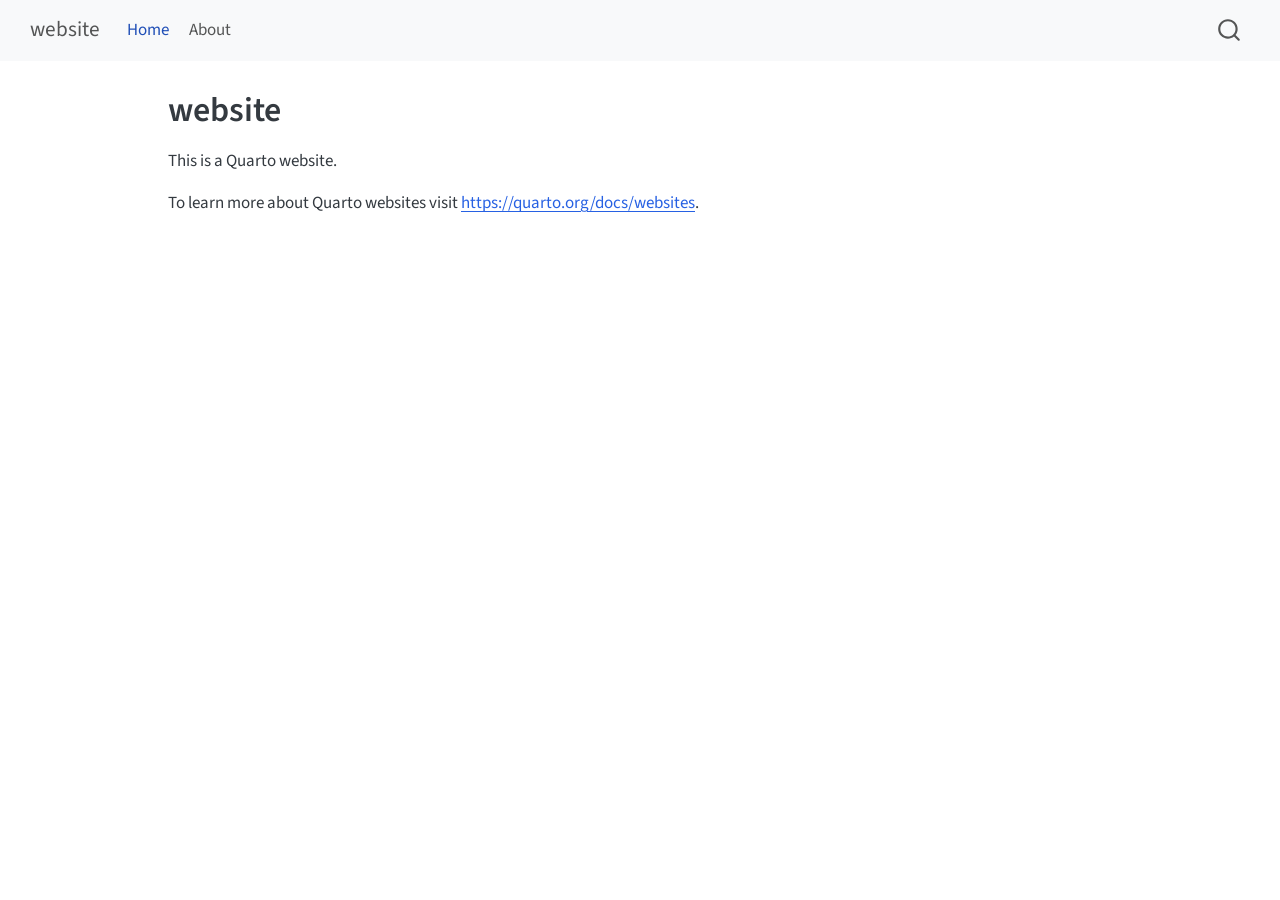
==== index.html @ 403530a1 "Built site for gh-pages" ====
<!DOCTYPE html>
<html xmlns="http://www.w3.org/1999/xhtml" lang="en" xml:lang="en"><head>

<meta charset="utf-8">
<meta name="generator" content="quarto-1.10.18">

<meta name="viewport" content="width=device-width, initial-scale=1.0, user-scalable=yes">


<title>website</title>
<style>
/* Default styles provided by pandoc.
** See https://pandoc.org/MANUAL.html#variables-for-html for config info.
*/
span.smallcaps{font-variant: small-caps;}
div.columns{display: flex; gap: 1.5em;}
div.column{flex: auto;}
@media screen {
div.columns{gap: min(4vw, 1.5em);}
div.column{overflow-x: auto;}
}
div.hanging-indent{margin-left: 1.5em; text-indent: -1.5em;}
ul.task-list{list-style: none;}
ul.task-list li input[type="checkbox"] {
  width: 0.8em;
  margin: 0 0.8em 0.2em -1em; /* quarto-specific, see https://github.com/quarto-dev/quarto-cli/issues/4556 */ 
  vertical-align: middle;
}
</style>


<script src="site_libs/quarto-nav/quarto-nav.js"></script>
<script src="site_libs/quarto-nav/headroom.min.js"></script>
<script src="site_libs/clipboard/clipboard.min.js"></script>
<script src="site_libs/quarto-search/autocomplete.umd.js"></script>
<script src="site_libs/quarto-search/fuse.min.js"></script>
<script src="site_libs/quarto-search/quarto-search.js"></script>
<meta name="quarto:offset" content="./">
<script src="site_libs/quarto-html/quarto.js" type="module"></script>
<script src="site_libs/quarto-html/tabsets/tabsets.js" type="module"></script>
<script src="site_libs/quarto-html/popper.min.js"></script>
<script src="site_libs/quarto-html/tippy.umd.min.js"></script>
<script src="site_libs/quarto-html/anchor.min.js"></script>
<link href="site_libs/quarto-html/tippy.css" rel="stylesheet">
<link href="site_libs/quarto-html/quarto-syntax-highlighting-64a204ab8560d761af7679ceaba22944.css" rel="stylesheet" id="quarto-text-highlighting-styles">
<script src="site_libs/bootstrap/bootstrap.min.js"></script>
<link href="site_libs/bootstrap/bootstrap-icons.css" rel="stylesheet">
<link href="site_libs/bootstrap/bootstrap-b43f4ef783afb6a1a717a8c2b7e02d10.min.css" rel="stylesheet" append-hash="true" id="quarto-bootstrap" data-mode="light">
<script id="quarto-search-options" type="application/json">{
  "location": "navbar",
  "copy-button": false,
  "collapse-after": 3,
  "panel-placement": "end",
  "type": "overlay",
  "limit": 50,
  "keyboard-shortcut": [
    "f",
    "/",
    "s"
  ],
  "show-item-context": false,
  "language": {
    "search-no-results-text": "No results",
    "search-matching-documents-text": "matching documents",
    "search-copy-link-title": "Copy link to search",
    "search-hide-matches-text": "Hide additional matches",
    "search-more-match-text": "more match in this document",
    "search-more-matches-text": "more matches in this document",
    "search-clear-button-title": "Clear",
    "search-text-placeholder": "",
    "search-detached-cancel-button-title": "Cancel",
    "search-submit-button-title": "Submit",
    "search-label": "Search"
  }
}</script>


<link rel="stylesheet" href="styles.css">
</head>

<body class="nav-fixed quarto-light">

<div id="quarto-search-results"></div>
  <header id="quarto-header" class="headroom fixed-top">
    <nav class="navbar navbar-expand-lg " data-bs-theme="dark">
      <div class="navbar-container container-fluid">
      <div class="navbar-brand-container mx-auto">
    <a class="navbar-brand" href="./index.html">
    <span class="navbar-title">website</span>
    </a>
  </div>
            <div id="quarto-search" class="" title="Search"></div>
          <button class="navbar-toggler" type="button" data-bs-toggle="collapse" data-bs-target="#navbarCollapse" aria-controls="navbarCollapse" role="menu" aria-expanded="false" aria-label="Toggle navigation" onclick="if (window.quartoToggleHeadroom) { window.quartoToggleHeadroom(); }">
  <span class="navbar-toggler-icon"></span>
</button>
          <div class="collapse navbar-collapse" id="navbarCollapse">
            <ul class="navbar-nav navbar-nav-scroll me-auto">
  <li class="nav-item">
    <a class="nav-link active" href="./index.html" aria-current="page"> 
<span class="menu-text">Home</span></a>
  </li>  
  <li class="nav-item">
    <a class="nav-link" href="./about.html"> 
<span class="menu-text">About</span></a>
  </li>  
</ul>
          </div> <!-- /navcollapse -->
            <div class="quarto-navbar-tools">
</div>
      </div> <!-- /container-fluid -->
    </nav>
</header>
<!-- content -->
<div id="quarto-content" class="quarto-container page-columns page-rows-contents page-layout-article page-navbar">
<!-- sidebar -->
<!-- margin-sidebar -->
    <div id="quarto-margin-sidebar" class="sidebar margin-sidebar zindex-bottom">
        
    </div>
<!-- main -->
<main class="content" id="quarto-document-content">

<header id="title-block-header" class="quarto-title-block default">
<div class="quarto-title">
<h1 class="title">website</h1>
</div>



<div class="quarto-title-meta">

    
  
    
  </div>
  


</header>


<p>This is a Quarto website.</p>
<p>To learn more about Quarto websites visit <a href="https://quarto.org/docs/websites" class="uri">https://quarto.org/docs/websites</a>.</p>



</main> <!-- /main -->
<script id="quarto-html-after-body" type="application/javascript">
  window.document.addEventListener("DOMContentLoaded", function (event) {
    const icon = "";
    const anchorJS = new window.AnchorJS();
    anchorJS.options = {
      placement: 'right',
      icon: icon
    };
    anchorJS.add('.anchored');
    const isCodeAnnotation = (el) => {
      for (const clz of el.classList) {
        if (clz.startsWith('code-annotation-')) {                     
          return true;
        }
      }
      return false;
    }
    const onCopySuccess = function(e) {
      // button target
      const button = e.trigger;
      // don't keep focus
      button.blur();
      // flash "checked"
      button.classList.add('code-copy-button-checked');
      var currentTitle = button.getAttribute("title");
      button.setAttribute("title", "Copied!");
      let tooltip;
      if (window.bootstrap) {
        button.setAttribute("data-bs-toggle", "tooltip");
        button.setAttribute("data-bs-placement", "left");
        button.setAttribute("data-bs-title", "Copied!");
        tooltip = new bootstrap.Tooltip(button, 
          { trigger: "manual", 
            customClass: "code-copy-button-tooltip",
            offset: [0, -8]});
        tooltip.show();    
      }
      setTimeout(function() {
        if (tooltip) {
          tooltip.hide();
          button.removeAttribute("data-bs-title");
          button.removeAttribute("data-bs-toggle");
          button.removeAttribute("data-bs-placement");
        }
        button.setAttribute("title", currentTitle);
        button.classList.remove('code-copy-button-checked');
      }, 1000);
      // clear code selection
      e.clearSelection();
    }
    const getTextToCopy = function(trigger) {
      const outerScaffold = trigger.parentElement.cloneNode(true);
      const codeEl = outerScaffold.querySelector('code');
      for (const childEl of codeEl.children) {
        if (isCodeAnnotation(childEl)) {
          childEl.remove();
        }
      }
      return codeEl.innerText;
    }
    const clipboard = new window.ClipboardJS('.code-copy-button:not([data-in-quarto-modal])', {
      text: getTextToCopy
    });
    clipboard.on('success', onCopySuccess);
    if (window.document.getElementById('quarto-embedded-source-code-modal')) {
      const clipboardModal = new window.ClipboardJS('.code-copy-button[data-in-quarto-modal]', {
        text: getTextToCopy,
        container: window.document.getElementById('quarto-embedded-source-code-modal')
      });
      clipboardModal.on('success', onCopySuccess);
    }
      var localhostRegex = new RegExp(/^(?:http|https):\/\/localhost\:?[0-9]*\//);
      var mailtoRegex = new RegExp(/^mailto:/);
        var filterRegex = new RegExp('/' + window.location.host + '/');
      var isInternal = (href) => {
          return filterRegex.test(href) || localhostRegex.test(href) || mailtoRegex.test(href);
      }
      // Inspect non-navigation links and adorn them if external
     var links = window.document.querySelectorAll('a[href]:not(.nav-link):not(.navbar-brand):not(.toc-action):not(.sidebar-link):not(.sidebar-item-toggle):not(.pagination-link):not(.no-external):not([aria-hidden]):not(.dropdown-item):not(.quarto-navigation-tool):not(.about-link)');
      for (var i=0; i<links.length; i++) {
        const link = links[i];
        if (!isInternal(link.href)) {
          // undo the damage that might have been done by quarto-nav.js in the case of
          // links that we want to consider external
          if (link.dataset.originalHref !== undefined) {
            link.href = link.dataset.originalHref;
          }
        }
      }
    function tippyHover(el, contentFn, onTriggerFn, onUntriggerFn) {
      const config = {
        allowHTML: true,
        maxWidth: 500,
        delay: 100,
        arrow: false,
        appendTo: function(el) {
            return el.parentElement;
        },
        interactive: true,
        interactiveBorder: 10,
        theme: 'quarto',
        placement: 'bottom-start',
      };
      if (contentFn) {
        config.content = contentFn;
      }
      if (onTriggerFn) {
        config.onTrigger = onTriggerFn;
      }
      if (onUntriggerFn) {
        config.onUntrigger = onUntriggerFn;
      }
      window.tippy(el, config); 
    }
    const noterefs = window.document.querySelectorAll('a[role="doc-noteref"]');
    for (var i=0; i<noterefs.length; i++) {
      const ref = noterefs[i];
      tippyHover(ref, function() {
        // use id or data attribute instead here
        let href = ref.getAttribute('data-footnote-href') || ref.getAttribute('href');
        try { href = new URL(href).hash; } catch {}
        const id = href.replace(/^#\/?/, "");
        const note = window.document.getElementById(id);
        if (note) {
          return note.innerHTML;
        } else {
          return "";
        }
      });
    }
    const xrefs = window.document.querySelectorAll('a.quarto-xref');
    const processXRef = (id, note) => {
      // Strip column container classes
      const stripColumnClz = (el) => {
        el.classList.remove("page-full", "page-columns");
        if (el.children) {
          for (const child of el.children) {
            stripColumnClz(child);
          }
        }
      }
      stripColumnClz(note)
      if (id === null || id.startsWith('sec-')) {
        // Special case sections, only their first couple elements
        const container = document.createElement("div");
        if (note.children && note.children.length > 2) {
          container.appendChild(note.children[0].cloneNode(true));
          for (let i = 1; i < note.children.length; i++) {
            const child = note.children[i];
            if (child.tagName === "P" && child.innerText === "") {
              continue;
            } else {
              container.appendChild(child.cloneNode(true));
              break;
            }
          }
          if (window.Quarto?.typesetMath) {
            window.Quarto.typesetMath(container);
          }
          return container.innerHTML
        } else {
          if (window.Quarto?.typesetMath) {
            window.Quarto.typesetMath(note);
          }
          return note.innerHTML;
        }
      } else {
        // Remove any anchor links if they are present
        const anchorLink = note.querySelector('a.anchorjs-link');
        if (anchorLink) {
          anchorLink.remove();
        }
        if (window.Quarto?.typesetMath) {
          window.Quarto.typesetMath(note);
        }
        if (note.classList.contains("callout")) {
          return note.outerHTML;
        } else {
          return note.innerHTML;
        }
      }
    }
    for (var i=0; i<xrefs.length; i++) {
      const xref = xrefs[i];
      tippyHover(xref, undefined, function(instance) {
        instance.disable();
        let url = xref.getAttribute('href');
        let hash = undefined; 
        if (url.startsWith('#')) {
          hash = url;
        } else {
          try { hash = new URL(url).hash; } catch {}
        }
        if (hash) {
          const id = hash.replace(/^#\/?/, "");
          const note = window.document.getElementById(id);
          if (note !== null) {
            try {
              const html = processXRef(id, note.cloneNode(true));
              instance.setContent(html);
            } finally {
              instance.enable();
              instance.show();
            }
          } else {
            // See if we can fetch this
            fetch(url.split('#')[0])
            .then(res => res.text())
            .then(html => {
              const parser = new DOMParser();
              const htmlDoc = parser.parseFromString(html, "text/html");
              const note = htmlDoc.getElementById(id);
              if (note !== null) {
                const html = processXRef(id, note);
                instance.setContent(html);
              } 
            }).finally(() => {
              instance.enable();
              instance.show();
            });
          }
        } else {
          // See if we can fetch a full url (with no hash to target)
          // This is a special case and we should probably do some content thinning / targeting
          fetch(url)
          .then(res => res.text())
          .then(html => {
            const parser = new DOMParser();
            const htmlDoc = parser.parseFromString(html, "text/html");
            const note = htmlDoc.querySelector('main.content');
            if (note !== null) {
              // This should only happen for chapter cross references
              // (since there is no id in the URL)
              // remove the first header
              if (note.children.length > 0 && note.children[0].tagName === "HEADER") {
                note.children[0].remove();
              }
              const html = processXRef(null, note);
              instance.setContent(html);
            } 
          }).finally(() => {
            instance.enable();
            instance.show();
          });
        }
      }, function(instance) {
      });
    }
        let selectedAnnoteEl;
        const selectorForAnnotation = ( cell, annotation) => {
          let cellAttr = 'data-code-cell="' + cell + '"';
          let lineAttr = 'data-code-annotation="' +  annotation + '"';
          const selector = 'span[' + cellAttr + '][' + lineAttr + ']';
          return selector;
        }
        const selectCodeLines = (annoteEl) => {
          const doc = window.document;
          const targetCell = annoteEl.getAttribute("data-target-cell");
          const targetAnnotation = annoteEl.getAttribute("data-target-annotation");
          const annoteSpan = window.document.querySelector(selectorForAnnotation(targetCell, targetAnnotation));
          const lines = annoteSpan.getAttribute("data-code-lines").split(",");
          const lineIds = lines.map((line) => {
            return targetCell + "-" + line;
          })
          let top = null;
          let height = null;
          let parent = null;
          if (lineIds.length > 0) {
              //compute the position of the single el (top and bottom and make a div)
              const el = window.document.getElementById(lineIds[0]);
              top = el.offsetTop;
              height = el.offsetHeight;
              parent = el.parentElement.parentElement;
            if (lineIds.length > 1) {
              const lastEl = window.document.getElementById(lineIds[lineIds.length - 1]);
              const bottom = lastEl.offsetTop + lastEl.offsetHeight;
              height = bottom - top;
            }
            if (top !== null && height !== null && parent !== null) {
              // cook up a div (if necessary) and position it 
              let div = window.document.getElementById("code-annotation-line-highlight");
              if (div === null) {
                div = window.document.createElement("div");
                div.setAttribute("id", "code-annotation-line-highlight");
                div.style.position = 'absolute';
                parent.appendChild(div);
              }
              div.style.top = top - 2 + "px";
              div.style.height = height + 4 + "px";
              div.style.left = 0;
              let gutterDiv = window.document.getElementById("code-annotation-line-highlight-gutter");
              if (gutterDiv === null) {
                gutterDiv = window.document.createElement("div");
                gutterDiv.setAttribute("id", "code-annotation-line-highlight-gutter");
                gutterDiv.style.position = 'absolute';
                const codeCell = window.document.getElementById(targetCell);
                const gutter = codeCell.querySelector('.code-annotation-gutter');
                gutter.appendChild(gutterDiv);
              }
              gutterDiv.style.top = top - 2 + "px";
              gutterDiv.style.height = height + 4 + "px";
            }
            selectedAnnoteEl = annoteEl;
          }
        };
        const unselectCodeLines = () => {
          const elementsIds = ["code-annotation-line-highlight", "code-annotation-line-highlight-gutter"];
          elementsIds.forEach((elId) => {
            const div = window.document.getElementById(elId);
            if (div) {
              div.remove();
            }
          });
          selectedAnnoteEl = undefined;
        };
          // Handle positioning of the toggle
      window.addEventListener(
        "resize",
        throttle(() => {
          elRect = undefined;
          if (selectedAnnoteEl) {
            selectCodeLines(selectedAnnoteEl);
          }
        }, 10)
      );
      function throttle(fn, ms) {
      let throttle = false;
      let timer;
        return (...args) => {
          if(!throttle) { // first call gets through
              fn.apply(this, args);
              throttle = true;
          } else { // all the others get throttled
              if(timer) clearTimeout(timer); // cancel #2
              timer = setTimeout(() => {
                fn.apply(this, args);
                timer = throttle = false;
              }, ms);
          }
        };
      }
        // Attach click handler to the DT
        const annoteDls = window.document.querySelectorAll('dt[data-target-cell]');
        for (const annoteDlNode of annoteDls) {
          annoteDlNode.addEventListener('click', (event) => {
            const clickedEl = event.target;
            if (clickedEl !== selectedAnnoteEl) {
              unselectCodeLines();
              const activeEl = window.document.querySelector('dt[data-target-cell].code-annotation-active');
              if (activeEl) {
                activeEl.classList.remove('code-annotation-active');
              }
              selectCodeLines(clickedEl);
              clickedEl.classList.add('code-annotation-active');
            } else {
              // Unselect the line
              unselectCodeLines();
              clickedEl.classList.remove('code-annotation-active');
            }
          });
        }
    const findCites = (el) => {
      const parentEl = el.parentElement;
      if (parentEl) {
        const cites = parentEl.dataset.cites;
        if (cites) {
          return {
            el,
            cites: cites.split(' ')
          };
        } else {
          return findCites(el.parentElement)
        }
      } else {
        return undefined;
      }
    };
    var bibliorefs = window.document.querySelectorAll('a[role="doc-biblioref"]');
    for (var i=0; i<bibliorefs.length; i++) {
      const ref = bibliorefs[i];
      const citeInfo = findCites(ref);
      if (citeInfo) {
        tippyHover(citeInfo.el, function() {
          var popup = window.document.createElement('div');
          citeInfo.cites.forEach(function(cite) {
            var citeDiv = window.document.createElement('div');
            citeDiv.classList.add('hanging-indent');
            citeDiv.classList.add('csl-entry');
            var biblioDiv = window.document.getElementById('ref-' + cite);
            if (biblioDiv) {
              citeDiv.innerHTML = biblioDiv.innerHTML;
            }
            popup.appendChild(citeDiv);
          });
          return popup.innerHTML;
        });
      }
    }
  });
  </script>
</div> <!-- /content -->




</body></html>
---- site_libs/quarto-html/tippy.css ----
.tippy-box[data-animation=fade][data-state=hidden]{opacity:0}[data-tippy-root]{max-width:calc(100vw - 10px)}.tippy-box{position:relative;background-color:#333;color:#fff;border-radius:4px;font-size:14px;line-height:1.4;white-space:normal;outline:0;transition-property:transform,visibility,opacity}.tippy-box[data-placement^=top]>.tippy-arrow{bottom:0}.tippy-box[data-placement^=top]>.tippy-arrow:before{bottom:-7px;left:0;border-width:8px 8px 0;border-top-color:initial;transform-origin:center top}.tippy-box[data-placement^=bottom]>.tippy-arrow{top:0}.tippy-box[data-placement^=bottom]>.tippy-arrow:before{top:-7px;left:0;border-width:0 8px 8px;border-bottom-color:initial;transform-origin:center bottom}.tippy-box[data-placement^=left]>.tippy-arrow{right:0}.tippy-box[data-placement^=left]>.tippy-arrow:before{border-width:8px 0 8px 8px;border-left-color:initial;right:-7px;transform-origin:center left}.tippy-box[data-placement^=right]>.tippy-arrow{left:0}.tippy-box[data-placement^=right]>.tippy-arrow:before{left:-7px;border-width:8px 8px 8px 0;border-right-color:initial;transform-origin:center right}.tippy-box[data-inertia][data-state=visible]{transition-timing-function:cubic-bezier(.54,1.5,.38,1.11)}.tippy-arrow{width:16px;height:16px;color:#333}.tippy-arrow:before{content:"";position:absolute;border-color:transparent;border-style:solid}.tippy-content{position:relative;padding:5px 9px;z-index:1}
---- site_libs/quarto-html/quarto-syntax-highlighting-64a204ab8560d761af7679ceaba22944.css ----
/* quarto syntax highlight colors */
:root {
  --quarto-hl-ot-color: #003B4F;
  --quarto-hl-at-color: #657422;
  --quarto-hl-ss-color: #20794D;
  --quarto-hl-an-color: #5E5E5E;
  --quarto-hl-fu-color: #4758AB;
  --quarto-hl-st-color: #20794D;
  --quarto-hl-cf-color: #003B4F;
  --quarto-hl-op-color: #5E5E5E;
  --quarto-hl-er-color: #AD0000;
  --quarto-hl-bn-color: #AD0000;
  --quarto-hl-al-color: #AD0000;
  --quarto-hl-va-color: #111111;
  --quarto-hl-bu-color: inherit;
  --quarto-hl-ex-color: inherit;
  --quarto-hl-pp-color: #AD0000;
  --quarto-hl-in-color: #5E5E5E;
  --quarto-hl-vs-color: #20794D;
  --quarto-hl-wa-color: #5E5E5E;
  --quarto-hl-do-color: #5E5E5E;
  --quarto-hl-im-color: #00769E;
  --quarto-hl-ch-color: #20794D;
  --quarto-hl-dt-color: #AD0000;
  --quarto-hl-fl-color: #AD0000;
  --quarto-hl-co-color: #5E5E5E;
  --quarto-hl-cv-color: #5E5E5E;
  --quarto-hl-cn-color: #8f5902;
  --quarto-hl-sc-color: #5E5E5E;
  --quarto-hl-dv-color: #AD0000;
  --quarto-hl-kw-color: #003B4F;
}

/* other quarto variables */
:root {
  --quarto-font-monospace: SFMono-Regular, Menlo, Monaco, Consolas, "Liberation Mono", "Courier New", monospace;
}

/* syntax highlight based on Pandoc's rules */
pre > code.sourceCode > span {
  color: #003B4F;
}

code.sourceCode > span {
  color: #003B4F;
}

div.sourceCode,
div.sourceCode pre.sourceCode {
  color: #003B4F;
}

/* Normal */
code span {
  color: #003B4F;
}

/* Alert */
code span.al {
  color: #AD0000;
  font-style: inherit;
}

/* Annotation */
code span.an {
  color: #5E5E5E;
  font-style: inherit;
}

/* Attribute */
code span.at {
  color: #657422;
  font-style: inherit;
}

/* BaseN */
code span.bn {
  color: #AD0000;
  font-style: inherit;
}

/* BuiltIn */
code span.bu {
  font-style: inherit;
}

/* ControlFlow */
code span.cf {
  color: #003B4F;
  font-weight: bold;
  font-style: inherit;
}

/* Char */
code span.ch {
  color: #20794D;
  font-style: inherit;
}

/* Constant */
code span.cn {
  color: #8f5902;
  font-style: inherit;
}

/* Comment */
code span.co {
  color: #5E5E5E;
  font-style: inherit;
}

/* CommentVar */
code span.cv {
  color: #5E5E5E;
  font-style: italic;
}

/* Documentation */
code span.do {
  color: #5E5E5E;
  font-style: italic;
}

/* DataType */
code span.dt {
  color: #AD0000;
  font-style: inherit;
}

/* DecVal */
code span.dv {
  color: #AD0000;
  font-style: inherit;
}

/* Error */
code span.er {
  color: #AD0000;
  font-style: inherit;
}

/* Extension */
code span.ex {
  font-style: inherit;
}

/* Float */
code span.fl {
  color: #AD0000;
  font-style: inherit;
}

/* Function */
code span.fu {
  color: #4758AB;
  font-style: inherit;
}

/* Import */
code span.im {
  color: #00769E;
  font-style: inherit;
}

/* Information */
code span.in {
  color: #5E5E5E;
  font-style: inherit;
}

/* Keyword */
code span.kw {
  color: #003B4F;
  font-weight: bold;
  font-style: inherit;
}

/* Operator */
code span.op {
  color: #5E5E5E;
  font-style: inherit;
}

/* Other */
code span.ot {
  color: #003B4F;
  font-style: inherit;
}

/* Preprocessor */
code span.pp {
  color: #AD0000;
  font-style: inherit;
}

/* SpecialChar */
code span.sc {
  color: #5E5E5E;
  font-style: inherit;
}

/* SpecialString */
code span.ss {
  color: #20794D;
  font-style: inherit;
}

/* String */
code span.st {
  color: #20794D;
  font-style: inherit;
}

/* Variable */
code span.va {
  color: #111111;
  font-style: inherit;
}

/* VerbatimString */
code span.vs {
  color: #20794D;
  font-style: inherit;
}

/* Warning */
code span.wa {
  color: #5E5E5E;
  font-style: italic;
}

.prevent-inlining {
  content: "</";
}

/*# sourceMappingURL=9d8d5bb603a83b8298b89080a598c93b.css.map */
---- styles.css ----
/* css styles */
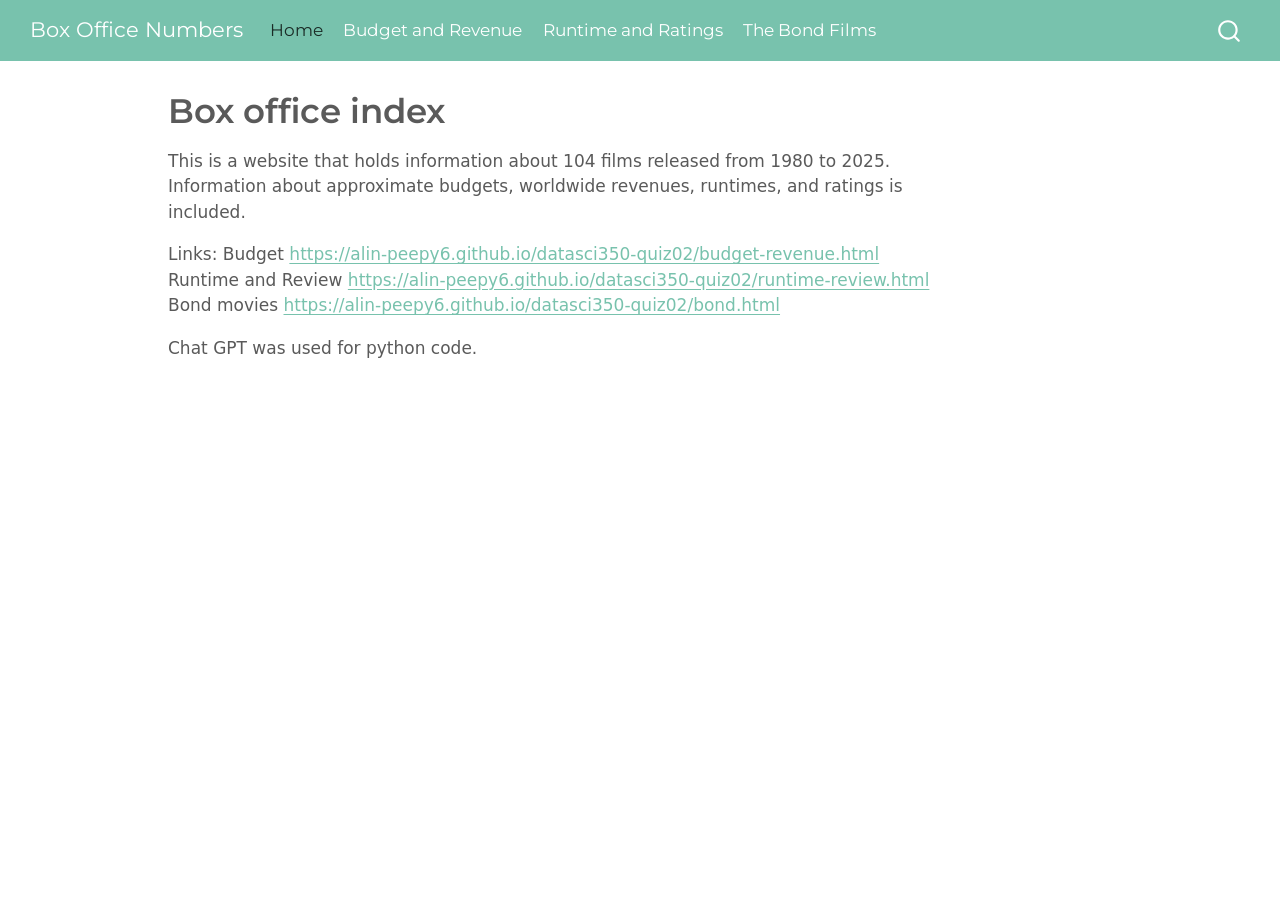
==== commit 932e60c4: "Built site for gh-pages" ====
--- a/index.html
+++ b/index.html
@@ -7,7 +7,7 @@
 <meta name="viewport" content="width=device-width, initial-scale=1.0, user-scalable=yes">
 
 
-<title>website</title>
+<title>Box office index – Box Office Numbers</title>
 <style>
 /* Default styles provided by pandoc.
 ** See https://pandoc.org/MANUAL.html#variables-for-html for config info.
@@ -45,7 +45,7 @@
 <link href="site_libs/quarto-html/quarto-syntax-highlighting-64a204ab8560d761af7679ceaba22944.css" rel="stylesheet" id="quarto-text-highlighting-styles">
 <script src="site_libs/bootstrap/bootstrap.min.js"></script>
 <link href="site_libs/bootstrap/bootstrap-icons.css" rel="stylesheet">
-<link href="site_libs/bootstrap/bootstrap-b43f4ef783afb6a1a717a8c2b7e02d10.min.css" rel="stylesheet" append-hash="true" id="quarto-bootstrap" data-mode="light">
+<link href="site_libs/bootstrap/bootstrap-bcce334c4e83decc83f061e3ac6385c0.min.css" rel="stylesheet" append-hash="true" id="quarto-bootstrap" data-mode="light">
 <script id="quarto-search-options" type="application/json">{
   "location": "navbar",
   "copy-button": false,
@@ -86,7 +86,7 @@
       <div class="navbar-container container-fluid">
       <div class="navbar-brand-container mx-auto">
     <a class="navbar-brand" href="./index.html">
-    <span class="navbar-title">website</span>
+    <span class="navbar-title">Box Office Numbers</span>
     </a>
   </div>
             <div id="quarto-search" class="" title="Search"></div>
@@ -100,8 +100,16 @@
 <span class="menu-text">Home</span></a>
   </li>  
   <li class="nav-item">
-    <a class="nav-link" href="./about.html"> 
-<span class="menu-text">About</span></a>
+    <a class="nav-link" href="./budget-revenue.html"> 
+<span class="menu-text">Budget and Revenue</span></a>
+  </li>  
+  <li class="nav-item">
+    <a class="nav-link" href="./runtime-rating.html"> 
+<span class="menu-text">Runtime and Ratings</span></a>
+  </li>  
+  <li class="nav-item">
+    <a class="nav-link" href="./bond.html"> 
+<span class="menu-text">The Bond Films</span></a>
   </li>  
 </ul>
           </div> <!-- /navcollapse -->
@@ -122,7 +130,7 @@
 
 <header id="title-block-header" class="quarto-title-block default">
 <div class="quarto-title">
-<h1 class="title">website</h1>
+<h1 class="title">Box office index</h1>
 </div>
 
 
@@ -139,8 +147,12 @@
 </header>
 
 
-<p>This is a Quarto website.</p>
-<p>To learn more about Quarto websites visit <a href="https://quarto.org/docs/websites" class="uri">https://quarto.org/docs/websites</a>.</p>
+<p>This is a website that holds information about 104 films released from 1980 to 2025. Information about approximate budgets, worldwide revenues, runtimes, and ratings is included.</p>
+<p>Links: Budget <a href="https://alin-peepy6.github.io/datasci350-quiz02/budget-revenue.html" class="uri">https://alin-peepy6.github.io/datasci350-quiz02/budget-revenue.html</a><br>
+Runtime and Review <a href="https://alin-peepy6.github.io/datasci350-quiz02/runtime-review.html" class="uri">https://alin-peepy6.github.io/datasci350-quiz02/runtime-review.html</a><br>
+Bond movies <a href="https://alin-peepy6.github.io/datasci350-quiz02/bond.html" class="uri">https://alin-peepy6.github.io/datasci350-quiz02/bond.html</a><br>
+</p>
+<p>Chat GPT was used for python code.</p>
 
 
 
@@ -218,7 +230,7 @@
     }
       var localhostRegex = new RegExp(/^(?:http|https):\/\/localhost\:?[0-9]*\//);
       var mailtoRegex = new RegExp(/^mailto:/);
-        var filterRegex = new RegExp('/' + window.location.host + '/');
+        var filterRegex = new RegExp("https:\/\/alin-peepy6\.github\.io\/datasci350-quiz02\/");
       var isInternal = (href) => {
           return filterRegex.test(href) || localhostRegex.test(href) || mailtoRegex.test(href);
       }
